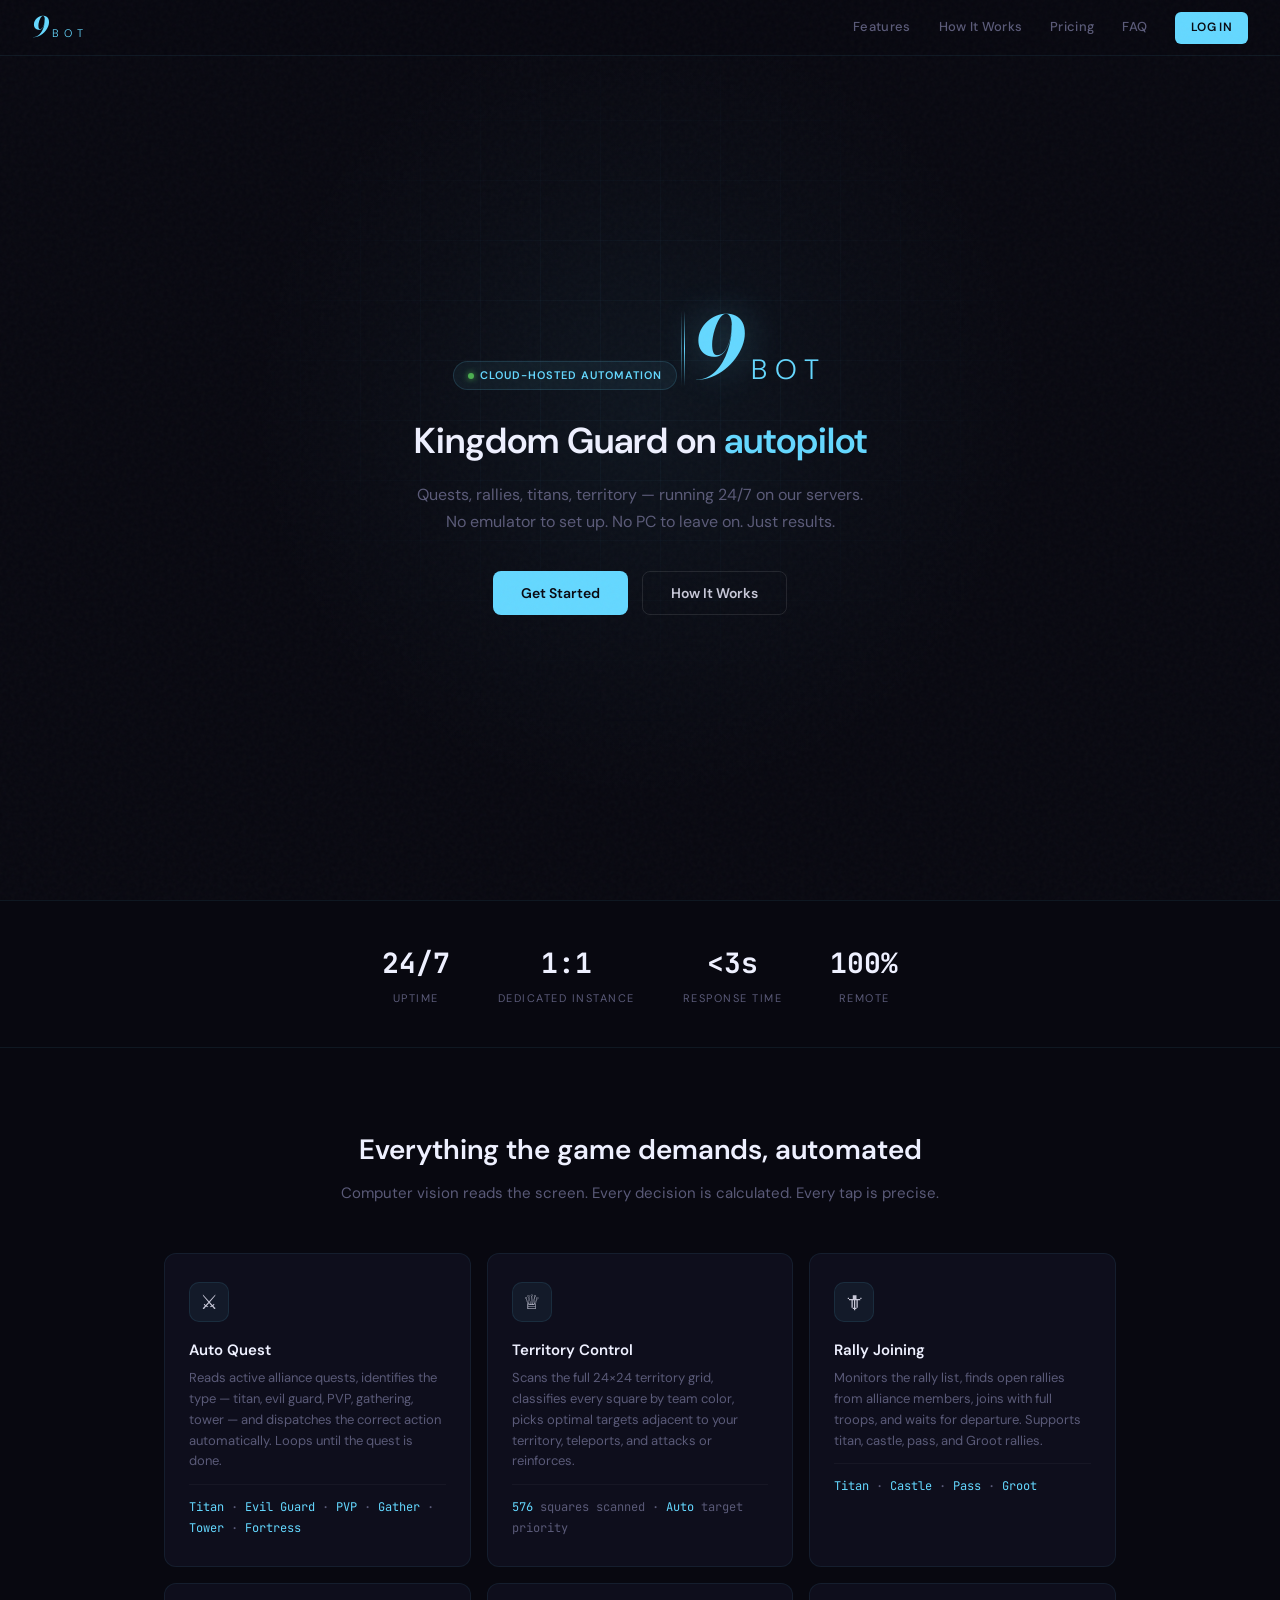
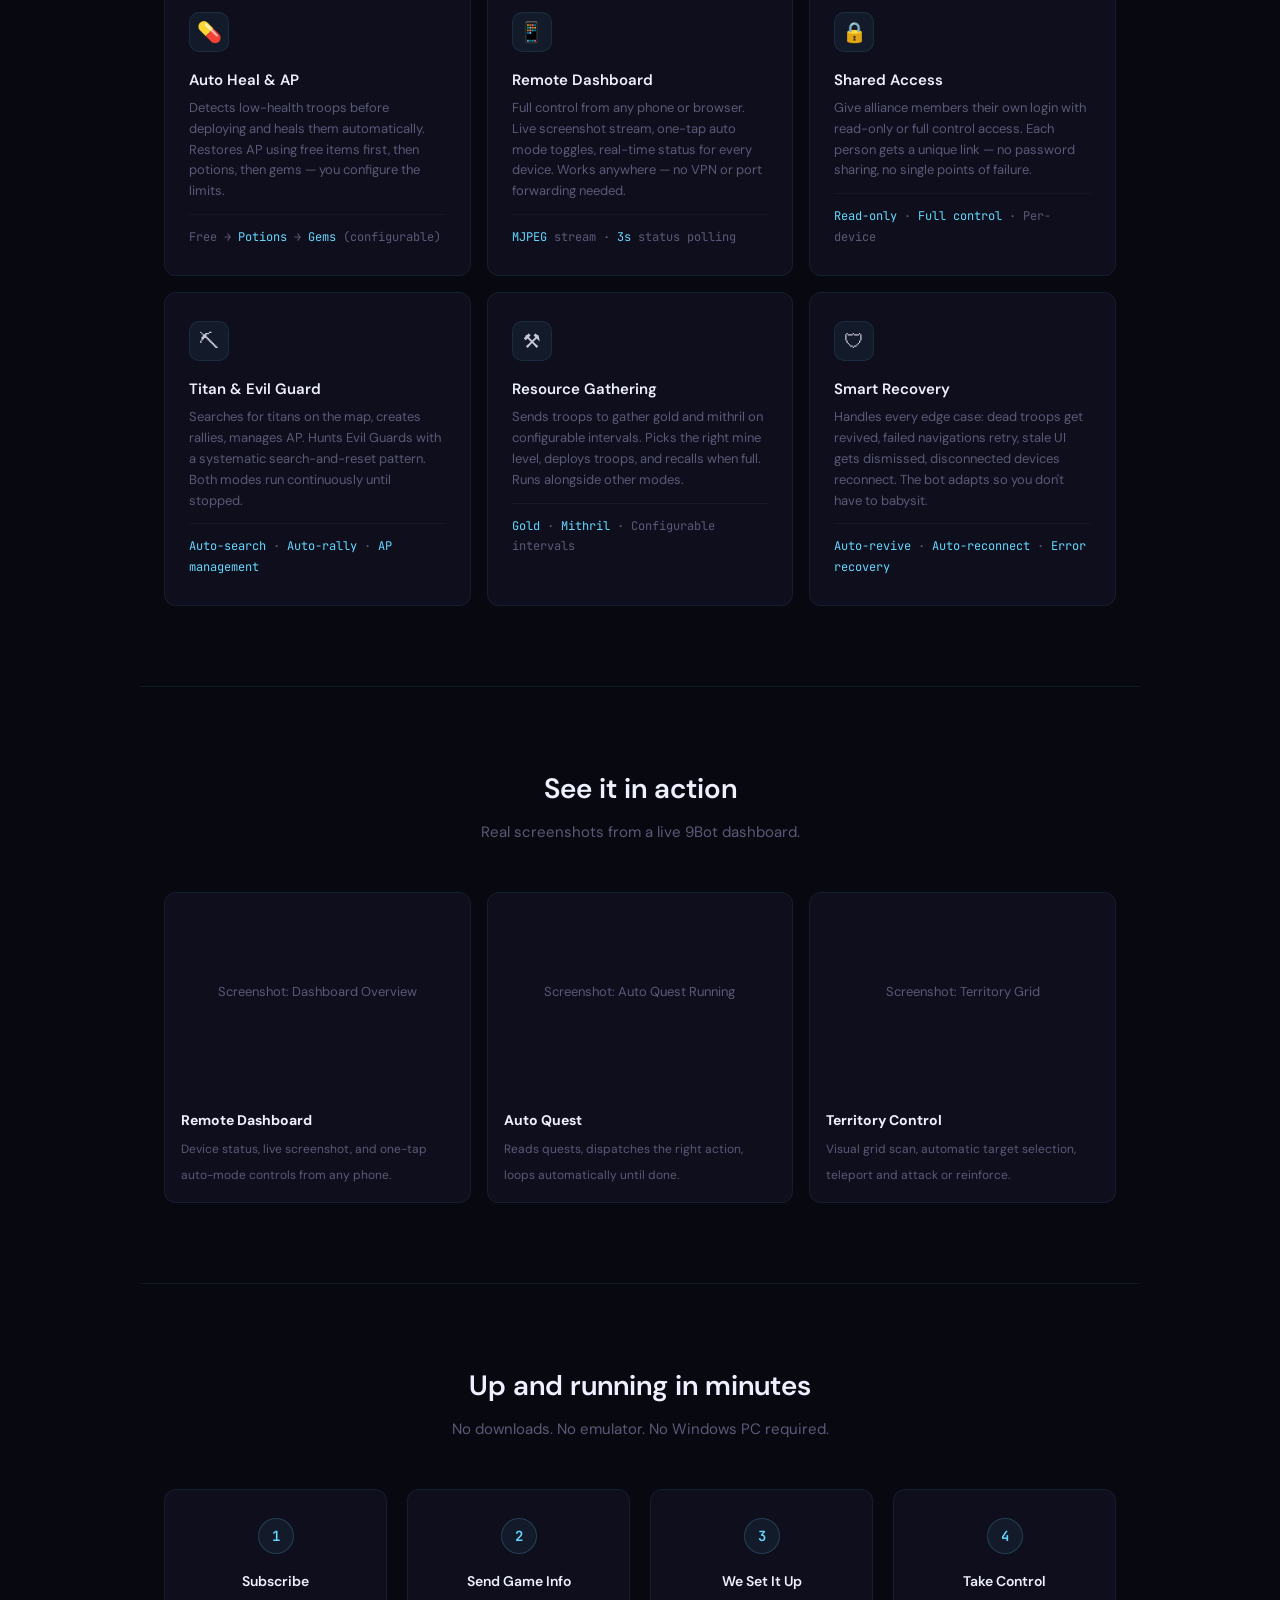
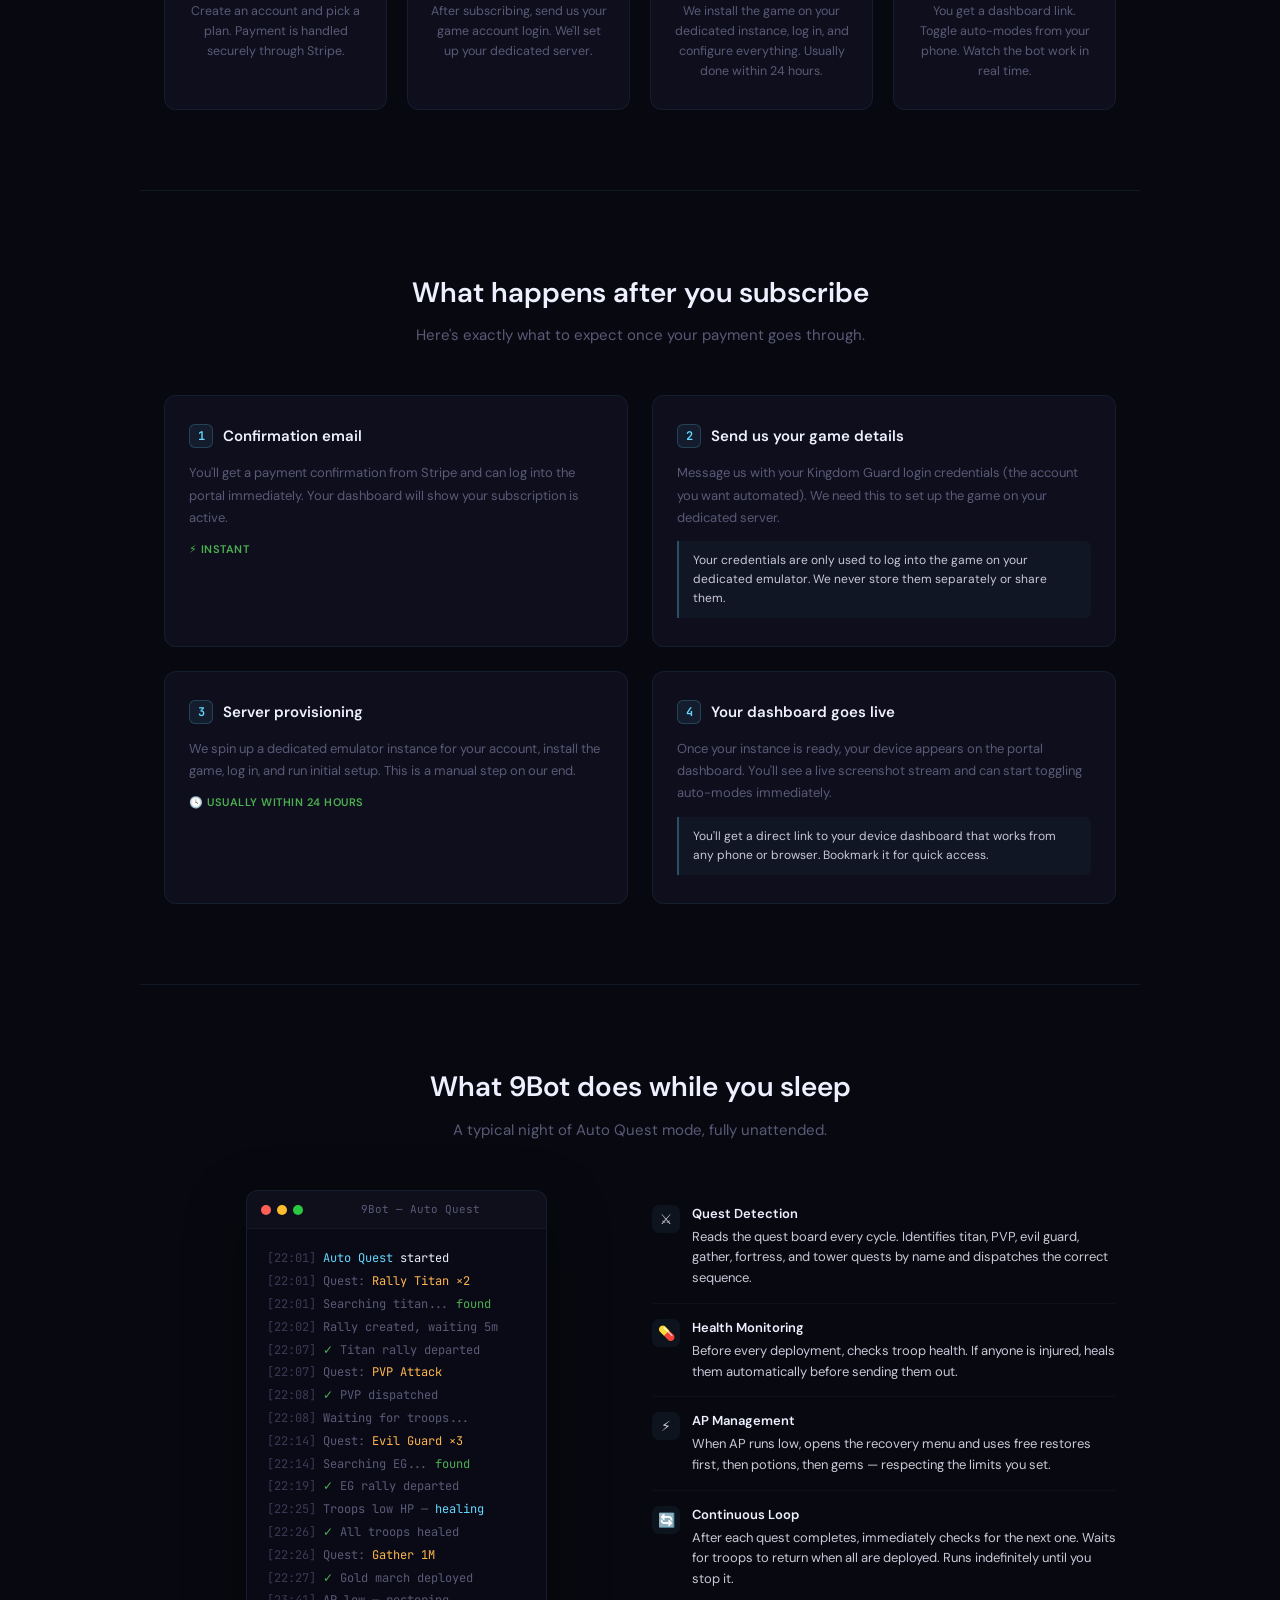
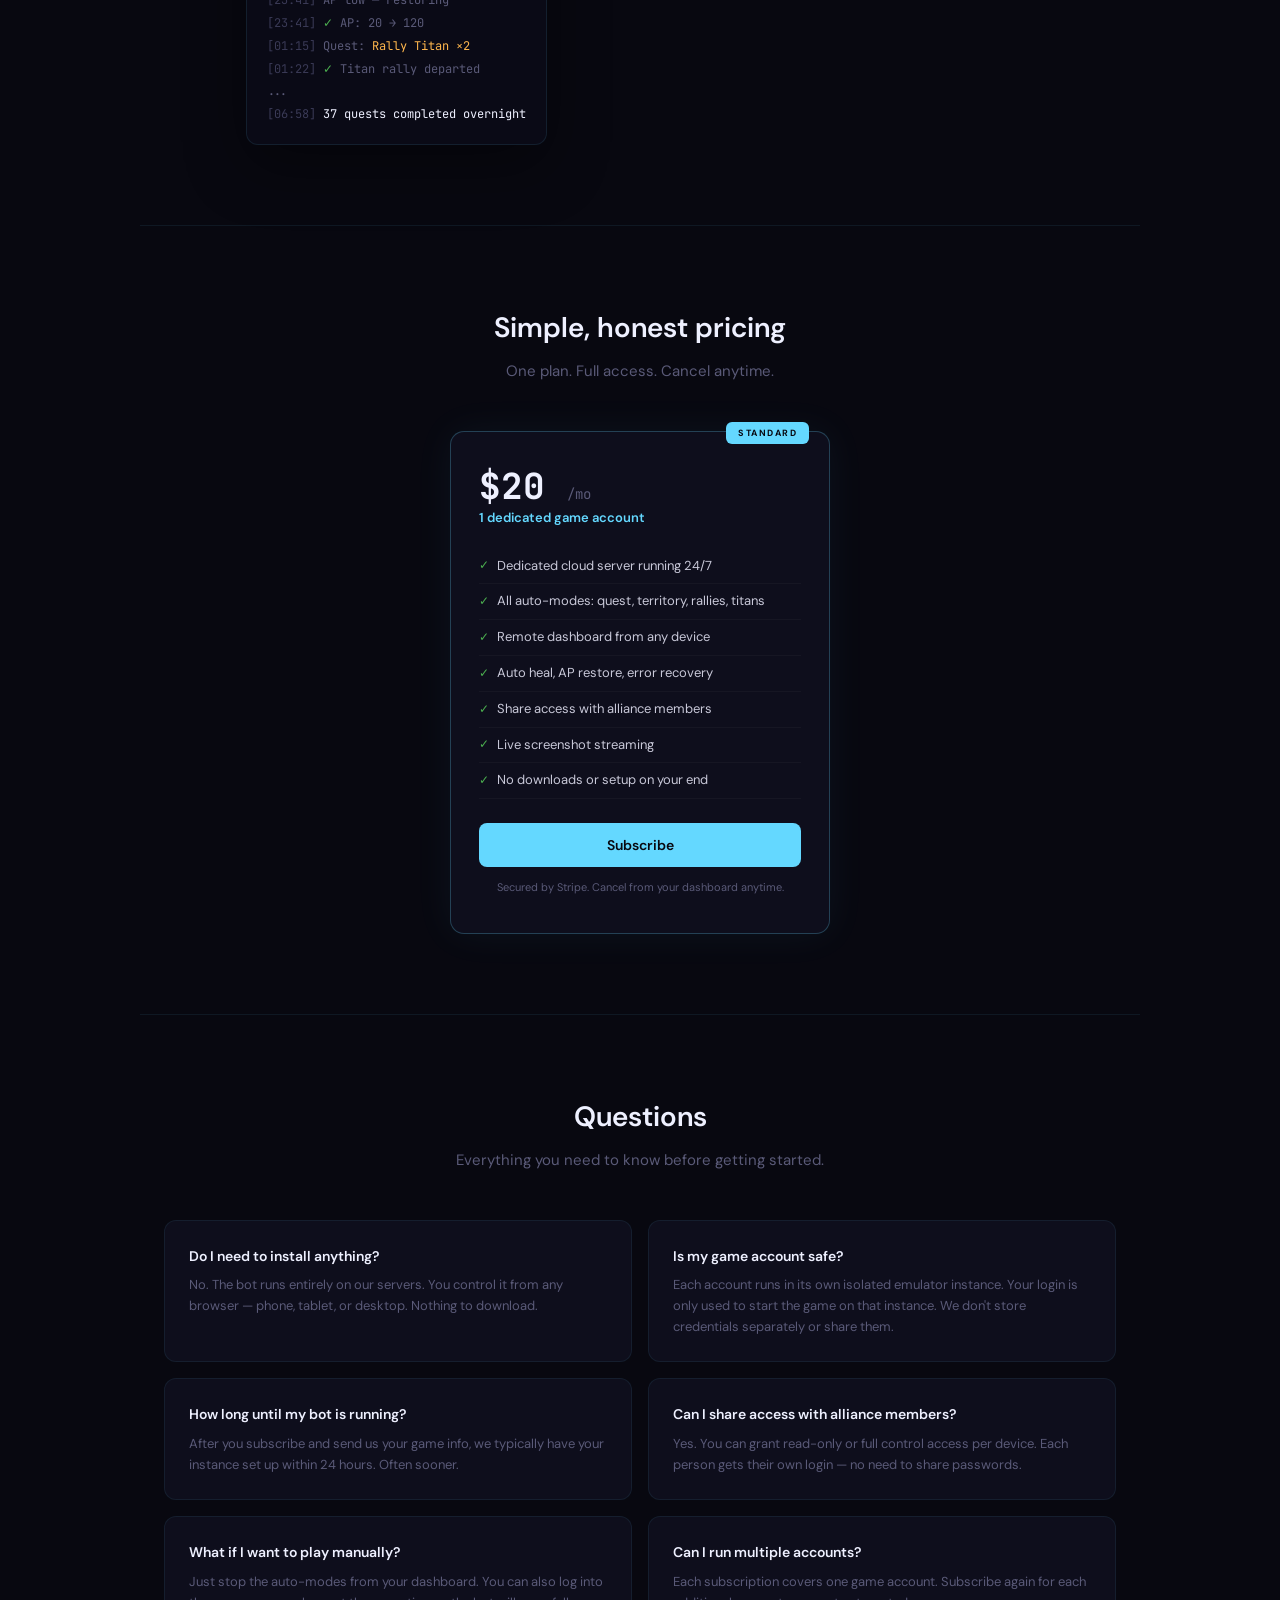
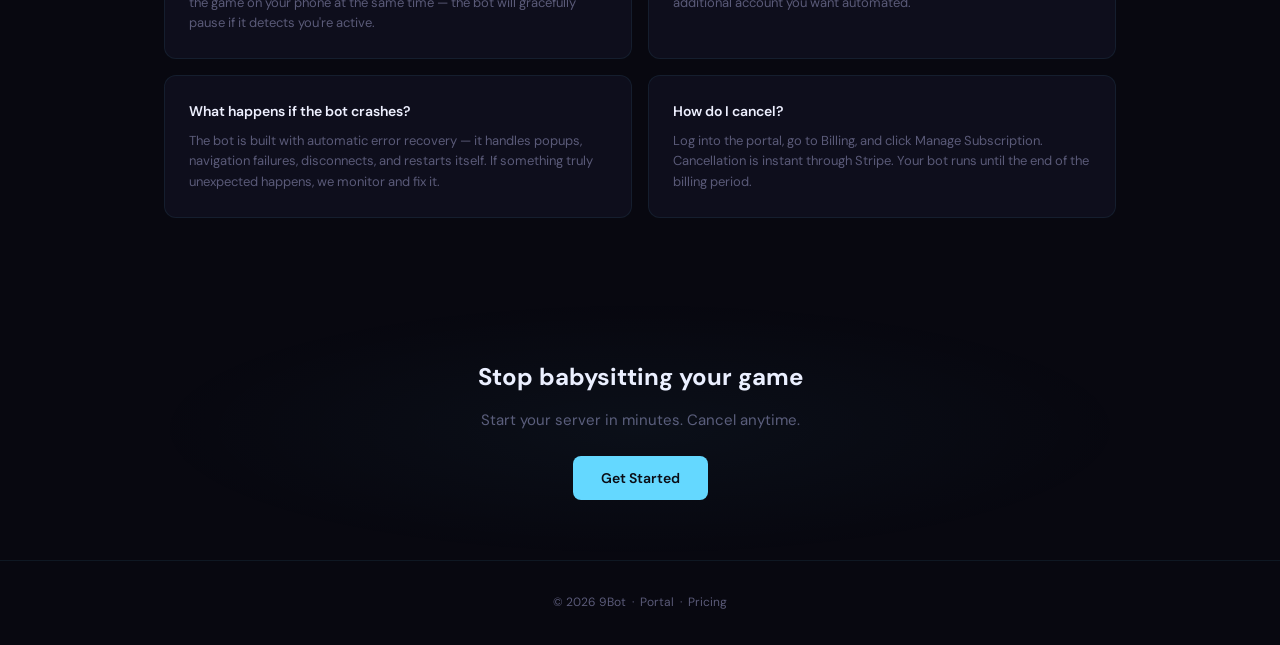
==== relay/site/index.html @ 09c78c07 "feat: relay portal, billing, and landing page updates Co-Authored-By: Claude Opus 4.6 <noreply@anthr" ====
<!DOCTYPE html>
<html lang="en">
<head>
<meta charset="UTF-8">
<meta name="viewport" content="width=device-width, initial-scale=1.0">
<title>9Bot — Automated Kingdom Guard</title>
<link rel="preconnect" href="https://fonts.googleapis.com">
<link rel="preconnect" href="https://fonts.gstatic.com" crossorigin>
<link href="https://fonts.googleapis.com/css2?family=Bodoni+Moda:ital,wght@1,700&text=9&family=DM+Sans:ital,wght@0,300;0,400;0,500;0,600;0,700;1,400&family=JetBrains+Mono:wght@400;500&display=swap" rel="stylesheet">
<style>
/* ── Reset ── */
*, *::before, *::after { margin: 0; padding: 0; box-sizing: border-box; }

/* ── Tokens ── */
:root {
    --cyan: #64d8ff;
    --cyan-dim: rgba(100, 216, 255, 0.12);
    --cyan-glow: rgba(100, 216, 255, 0.25);
    --bg: #080810;
    --bg-card: #0e0e1c;
    --bg-card-hover: #111126;
    --text: #c8c8d8;
    --text-dim: #5a5a78;
    --text-bright: #eef0ff;
    --border: rgba(100, 216, 255, 0.08);
    --amber: #ffb74d;
    --green: #4caf50;
    --red: #ef5350;
    --pro-glow: rgba(100, 216, 255, 0.06);
    --font: 'DM Sans', system-ui, sans-serif;
    --mono: 'JetBrains Mono', monospace;
}

html { scroll-behavior: smooth; }

body {
    font-family: var(--font);
    background: var(--bg);
    color: var(--text);
    line-height: 1.6;
    overflow-x: hidden;
    -webkit-font-smoothing: antialiased;
}

/* ── Grain overlay ── */
body::before {
    content: "";
    position: fixed;
    inset: 0;
    background-image: url("data:image/svg+xml,%3Csvg viewBox='0 0 256 256' xmlns='http://www.w3.org/2000/svg'%3E%3Cfilter id='n'%3E%3CfeTurbulence type='fractalNoise' baseFrequency='0.85' numOctaves='4' stitchTiles='stitch'/%3E%3C/filter%3E%3Crect width='100%25' height='100%25' filter='url(%23n)' opacity='0.03'/%3E%3C/svg%3E");
    pointer-events: none;
    z-index: 9999;
}

/* ── Nav ── */
nav {
    position: fixed;
    top: 0;
    left: 0;
    right: 0;
    z-index: 100;
    padding: 0 32px;
    height: 56px;
    display: flex;
    align-items: center;
    justify-content: space-between;
    background: rgba(8, 8, 16, 0.85);
    backdrop-filter: blur(16px);
    border-bottom: 1px solid var(--border);
}
.nav-logo {
    display: inline-flex;
    align-items: baseline;
    gap: 1px;
    text-decoration: none;
}
.nav-nine {
    font-family: 'Bodoni Moda', serif;
    font-style: italic;
    font-weight: 700;
    font-size: 28px;
    color: var(--cyan);
    line-height: 1;
}
.nav-text {
    font-family: var(--font);
    font-weight: 300;
    font-size: 11px;
    letter-spacing: 5px;
    color: var(--cyan);
    margin-left: 2px;
}
.nav-links {
    display: flex;
    align-items: center;
    gap: 28px;
}
.nav-links a {
    color: var(--text-dim);
    text-decoration: none;
    font-size: 13px;
    font-weight: 500;
    letter-spacing: 0.3px;
    transition: color 0.2s;
}
.nav-links a:hover { color: var(--text-bright); }
.nav-cta {
    display: inline-flex;
    align-items: center;
    height: 32px;
    padding: 0 16px;
    background: var(--cyan);
    color: #080810 !important;
    font-weight: 600 !important;
    font-size: 12px !important;
    letter-spacing: 0.5px;
    border-radius: 6px;
    transition: all 0.2s;
    text-transform: uppercase;
}
.nav-cta:hover { background: #7de4ff; box-shadow: 0 0 20px var(--cyan-glow); }

/* ── Hero ── */
.hero {
    position: relative;
    min-height: 100vh;
    display: flex;
    flex-direction: column;
    align-items: center;
    justify-content: center;
    padding: 80px 24px 60px;
    text-align: center;
    overflow: hidden;
}
.hero::before {
    content: "";
    position: absolute;
    width: 800px;
    height: 800px;
    top: 50%;
    left: 50%;
    transform: translate(-50%, -55%);
    background: radial-gradient(ellipse at center,
        rgba(100, 216, 255, 0.06) 0%,
        rgba(100, 216, 255, 0.02) 40%,
        transparent 70%);
    pointer-events: none;
}
.hero::after {
    content: "";
    position: absolute;
    inset: 0;
    background-image:
        linear-gradient(rgba(100, 216, 255, 0.03) 1px, transparent 1px),
        linear-gradient(90deg, rgba(100, 216, 255, 0.03) 1px, transparent 1px);
    background-size: 60px 60px;
    mask-image: radial-gradient(ellipse 50% 60% at 50% 40%, black 20%, transparent 70%);
    -webkit-mask-image: radial-gradient(ellipse 50% 60% at 50% 40%, black 20%, transparent 70%);
    pointer-events: none;
}

.hero-content { position: relative; z-index: 1; max-width: 640px; }

.hero-badge {
    display: inline-flex;
    align-items: center;
    gap: 6px;
    padding: 5px 14px;
    background: rgba(100, 216, 255, 0.06);
    border: 1px solid rgba(100, 216, 255, 0.15);
    border-radius: 100px;
    font-size: 11px;
    font-weight: 600;
    color: var(--cyan);
    letter-spacing: 1px;
    text-transform: uppercase;
    margin-bottom: 28px;
    animation: fadeDown 0.6s ease both;
}
.hero-badge::before {
    content: "";
    width: 6px;
    height: 6px;
    background: var(--green);
    border-radius: 50%;
    box-shadow: 0 0 6px var(--green);
    animation: pulse-dot 2s ease infinite;
}

.hero-logo {
    display: inline-flex;
    align-items: baseline;
    gap: 2px;
    position: relative;
    padding-left: 12px;
    margin-bottom: 24px;
    animation: fadeDown 0.6s ease 0.1s both;
}
.hero-logo-line-l, .hero-logo-line-r {
    position: absolute;
    left: 0;
    top: 6px;
    bottom: 6px;
    width: 1px;
}
.hero-logo-line-l { background: linear-gradient(180deg, transparent, rgba(100,216,255,0.5), transparent); }
.hero-logo-line-r { left: 3px; background: linear-gradient(180deg, transparent, var(--cyan), transparent); }
.hero-nine {
    font-family: 'Bodoni Moda', serif;
    font-style: italic;
    font-weight: 700;
    font-size: 86px;
    color: var(--cyan);
    line-height: 1;
    text-shadow: 0 0 40px rgba(100, 216, 255, 0.3);
}
.hero-bot {
    font-weight: 300;
    font-size: 28px;
    letter-spacing: 8px;
    color: var(--cyan);
    margin-left: 4px;
}

h1 {
    font-size: clamp(22px, 4vw, 36px);
    font-weight: 600;
    color: var(--text-bright);
    line-height: 1.3;
    margin-bottom: 16px;
    animation: fadeDown 0.6s ease 0.2s both;
}
h1 em {
    font-style: normal;
    color: var(--cyan);
}

.hero-sub {
    font-size: 16px;
    color: var(--text-dim);
    max-width: 460px;
    margin: 0 auto 36px;
    line-height: 1.7;
    animation: fadeDown 0.6s ease 0.3s both;
}

.hero-actions {
    display: flex;
    align-items: center;
    justify-content: center;
    gap: 14px;
    animation: fadeDown 0.6s ease 0.4s both;
}

.btn {
    display: inline-flex;
    align-items: center;
    justify-content: center;
    height: 44px;
    padding: 0 28px;
    border-radius: 8px;
    font-family: var(--font);
    font-size: 14px;
    font-weight: 600;
    text-decoration: none;
    transition: all 0.2s;
    cursor: pointer;
    border: none;
}
.btn-primary {
    background: var(--cyan);
    color: #080810;
}
.btn-primary:hover {
    background: #7de4ff;
    box-shadow: 0 0 24px var(--cyan-glow);
    transform: translateY(-1px);
}
.btn-ghost {
    background: transparent;
    color: var(--text);
    border: 1px solid rgba(255,255,255,0.1);
}
.btn-ghost:hover {
    border-color: rgba(255,255,255,0.2);
    background: rgba(255,255,255,0.03);
}

/* ── Stats strip ── */
.stats {
    display: flex;
    justify-content: center;
    gap: 48px;
    padding: 40px 24px;
    border-top: 1px solid var(--border);
    border-bottom: 1px solid var(--border);
    animation: fadeDown 0.6s ease 0.5s both;
}
.stat { text-align: center; }
.stat-val {
    font-size: 28px;
    font-weight: 700;
    color: var(--text-bright);
    font-family: var(--mono);
}
.stat-label {
    font-size: 11px;
    color: var(--text-dim);
    letter-spacing: 1.5px;
    text-transform: uppercase;
    margin-top: 4px;
}

/* ── Section scaffolding ── */
section {
    padding: 80px 24px;
    max-width: 1000px;
    margin: 0 auto;
}
section h2 {
    font-size: 28px;
    font-weight: 600;
    color: var(--text-bright);
    text-align: center;
    margin-bottom: 8px;
}
section .section-sub {
    text-align: center;
    color: var(--text-dim);
    font-size: 15px;
    margin-bottom: 48px;
}

/* ── Features grid ── */
.features {
    display: grid;
    grid-template-columns: repeat(3, 1fr);
    gap: 16px;
}
.feature {
    padding: 28px 24px;
    background: var(--bg-card);
    border: 1px solid var(--border);
    border-radius: 12px;
    transition: all 0.25s;
}
.feature:hover {
    border-color: rgba(100, 216, 255, 0.18);
    background: var(--bg-card-hover);
    transform: translateY(-2px);
}
.feature-icon {
    width: 40px;
    height: 40px;
    display: flex;
    align-items: center;
    justify-content: center;
    font-size: 20px;
    background: rgba(100, 216, 255, 0.06);
    border: 1px solid rgba(100, 216, 255, 0.1);
    border-radius: 10px;
    margin-bottom: 16px;
}
.feature h3 {
    font-size: 15px;
    font-weight: 600;
    color: var(--text-bright);
    margin-bottom: 6px;
}
.feature p {
    font-size: 13px;
    color: var(--text-dim);
    line-height: 1.6;
}
.feature-detail {
    margin-top: 12px;
    padding-top: 12px;
    border-top: 1px solid rgba(255,255,255,0.04);
    font-size: 12px;
    color: var(--text-dim);
    line-height: 1.7;
    font-family: var(--mono);
}
.feature-detail span {
    color: var(--cyan);
}

/* ── Dashboard Preview ── */
.preview-grid {
    display: grid;
    grid-template-columns: repeat(3, 1fr);
    gap: 16px;
}
.preview-card {
    background: var(--bg-card);
    border: 1px solid var(--border);
    border-radius: 12px;
    overflow: hidden;
    transition: all 0.25s;
}
.preview-card:hover {
    border-color: rgba(100, 216, 255, 0.18);
    transform: translateY(-2px);
}
.preview-card img {
    width: 100%;
    display: block;
}
.preview-caption {
    padding: 16px;
}
.preview-caption strong {
    display: block;
    font-size: 14px;
    color: var(--text-bright);
    margin-bottom: 4px;
}
.preview-caption span {
    font-size: 12px;
    color: var(--text-dim);
    line-height: 1.5;
}

/* ── How it works ── */
.steps {
    display: grid;
    grid-template-columns: repeat(4, 1fr);
    gap: 20px;
    counter-reset: step;
}
.step {
    position: relative;
    padding: 28px 20px;
    text-align: center;
    counter-increment: step;
    background: var(--bg-card);
    border: 1px solid var(--border);
    border-radius: 12px;
}
.step::before {
    content: counter(step);
    display: flex;
    align-items: center;
    justify-content: center;
    width: 36px;
    height: 36px;
    margin: 0 auto 16px;
    font-family: var(--mono);
    font-size: 14px;
    font-weight: 600;
    color: var(--cyan);
    background: rgba(100, 216, 255, 0.06);
    border: 1px solid rgba(100, 216, 255, 0.2);
    border-radius: 50%;
}
.step h3 {
    font-size: 14px;
    font-weight: 600;
    color: var(--text-bright);
    margin-bottom: 8px;
}
.step p {
    font-size: 12.5px;
    color: var(--text-dim);
    line-height: 1.6;
}

/* Step connector lines */
.steps-wrap { position: relative; }

/* ── Setup guide ── */
.setup-grid {
    display: grid;
    grid-template-columns: 1fr 1fr;
    gap: 24px;
}
.setup-card {
    padding: 28px 24px;
    background: var(--bg-card);
    border: 1px solid var(--border);
    border-radius: 12px;
}
.setup-card h3 {
    display: flex;
    align-items: center;
    gap: 10px;
    font-size: 15px;
    font-weight: 600;
    color: var(--text-bright);
    margin-bottom: 14px;
}
.setup-card h3 .setup-num {
    display: inline-flex;
    align-items: center;
    justify-content: center;
    width: 24px;
    height: 24px;
    font-family: var(--mono);
    font-size: 12px;
    font-weight: 600;
    color: var(--cyan);
    background: rgba(100, 216, 255, 0.08);
    border: 1px solid rgba(100, 216, 255, 0.2);
    border-radius: 6px;
    flex-shrink: 0;
}
.setup-card p {
    font-size: 13px;
    color: var(--text-dim);
    line-height: 1.7;
}
.setup-card .setup-note {
    margin-top: 12px;
    padding: 10px 14px;
    background: rgba(100, 216, 255, 0.04);
    border-left: 2px solid rgba(100, 216, 255, 0.3);
    border-radius: 0 6px 6px 0;
    font-size: 12px;
    color: var(--text);
    line-height: 1.6;
}
.setup-card .setup-time {
    display: inline-flex;
    align-items: center;
    gap: 5px;
    margin-top: 12px;
    font-size: 11px;
    font-weight: 600;
    color: var(--green);
    letter-spacing: 0.5px;
    text-transform: uppercase;
}

/* ── What's running ── */
.running-cols {
    display: grid;
    grid-template-columns: 1fr 1fr;
    gap: 24px;
    align-items: start;
}
.running-list {
    list-style: none;
}
.running-list li {
    display: flex;
    align-items: flex-start;
    gap: 12px;
    padding: 14px 0;
    border-bottom: 1px solid rgba(255,255,255,0.03);
    font-size: 13px;
    color: var(--text);
    line-height: 1.6;
}
.running-list li:last-child { border-bottom: none; }
.running-list .r-icon {
    flex-shrink: 0;
    width: 28px;
    height: 28px;
    display: flex;
    align-items: center;
    justify-content: center;
    font-size: 14px;
    background: rgba(100, 216, 255, 0.06);
    border-radius: 7px;
    margin-top: 1px;
}
.running-list .r-title {
    font-weight: 600;
    color: var(--text-bright);
    display: block;
    margin-bottom: 2px;
}

/* ── Terminal demo ── */
.terminal {
    max-width: 560px;
    margin: 0 auto;
    background: #0a0a16;
    border: 1px solid rgba(100, 216, 255, 0.1);
    border-radius: 12px;
    overflow: hidden;
    box-shadow: 0 20px 60px rgba(0,0,0,0.4);
}
.terminal-bar {
    display: flex;
    align-items: center;
    gap: 6px;
    padding: 10px 14px;
    background: rgba(255,255,255,0.02);
    border-bottom: 1px solid rgba(255,255,255,0.04);
}
.terminal-dot {
    width: 10px;
    height: 10px;
    border-radius: 50%;
    background: rgba(255,255,255,0.08);
}
.terminal-dot:nth-child(1) { background: #ff5f57; }
.terminal-dot:nth-child(2) { background: #febc2e; }
.terminal-dot:nth-child(3) { background: #28c840; }
.terminal-title {
    flex: 1;
    text-align: center;
    font-size: 11px;
    color: var(--text-dim);
    font-family: var(--mono);
}
.terminal-body {
    padding: 18px 20px;
    font-family: var(--mono);
    font-size: 12px;
    line-height: 1.9;
    color: var(--text-dim);
}
.terminal-body .t-cyan { color: var(--cyan); }
.terminal-body .t-green { color: var(--green); }
.terminal-body .t-amber { color: var(--amber); }
.terminal-body .t-dim { color: #3a3a56; }
.terminal-body .t-bright { color: var(--text-bright); }
.terminal-body .t-red { color: var(--red); }

/* ── Pricing ── */
.plan {
    position: relative;
    padding: 36px 28px;
    background: var(--bg-card);
    border: 1px solid var(--border);
    border-radius: 14px;
    transition: all 0.25s;
}
.plan:hover {
    border-color: rgba(100, 216, 255, 0.12);
    transform: translateY(-2px);
}
.plan-pop {
    border-color: rgba(100, 216, 255, 0.25);
    box-shadow: 0 0 40px var(--pro-glow);
}
.plan-pop::before {
    content: "STANDARD";
    position: absolute;
    top: -10px;
    right: 20px;
    font-size: 9px;
    font-weight: 700;
    letter-spacing: 1.5px;
    padding: 4px 12px;
    background: var(--cyan);
    color: #080810;
    border-radius: 6px;
}
.plan-price {
    font-size: 36px;
    font-weight: 700;
    color: var(--text-bright);
    font-family: var(--mono);
    line-height: 1;
    margin-bottom: 4px;
}
.plan-price span {
    font-size: 14px;
    font-weight: 400;
    color: var(--text-dim);
}
.plan-devices {
    font-size: 13px;
    font-weight: 600;
    color: var(--cyan);
    margin-bottom: 20px;
}
.plan-features {
    list-style: none;
    margin-bottom: 24px;
}
.plan-features li {
    font-size: 13px;
    color: var(--text);
    padding: 7px 0;
    border-bottom: 1px solid rgba(255,255,255,0.03);
    display: flex;
    align-items: center;
    gap: 8px;
}
.plan-features li::before {
    content: "\2713";
    color: var(--green);
    font-size: 12px;
    font-weight: 700;
}
.plan .btn { width: 100%; }

/* ── FAQ ── */
.faq-grid {
    display: grid;
    grid-template-columns: 1fr 1fr;
    gap: 16px;
}
.faq-item {
    padding: 24px;
    background: var(--bg-card);
    border: 1px solid var(--border);
    border-radius: 12px;
}
.faq-item h3 {
    font-size: 14px;
    font-weight: 600;
    color: var(--text-bright);
    margin-bottom: 8px;
}
.faq-item p {
    font-size: 13px;
    color: var(--text-dim);
    line-height: 1.6;
}

/* ── CTA banner ── */
.cta-banner {
    text-align: center;
    padding: 60px 24px;
    margin: 0 auto;
    max-width: 1000px;
    position: relative;
}
.cta-banner::before {
    content: "";
    position: absolute;
    inset: 0;
    background: radial-gradient(ellipse at center, rgba(100,216,255,0.04) 0%, transparent 70%);
    pointer-events: none;
}
.cta-banner h2 {
    font-size: 24px;
    color: var(--text-bright);
    margin-bottom: 12px;
}
.cta-banner p {
    color: var(--text-dim);
    margin-bottom: 24px;
    font-size: 15px;
}

/* ── Divider ── */
.section-divider {
    max-width: 1000px;
    margin: 0 auto;
    border: none;
    border-top: 1px solid var(--border);
}

/* ── Footer ── */
footer {
    padding: 32px 24px;
    text-align: center;
    border-top: 1px solid var(--border);
    font-size: 12px;
    color: var(--text-dim);
}
footer a {
    color: var(--text-dim);
    text-decoration: none;
    transition: color 0.2s;
}
footer a:hover { color: var(--text); }

/* ── Animations ── */
@keyframes fadeDown {
    from { opacity: 0; transform: translateY(12px); }
    to { opacity: 1; transform: translateY(0); }
}
@keyframes pulse-dot {
    0%, 100% { opacity: 1; }
    50% { opacity: 0.4; }
}
.reveal {
    opacity: 0;
    transform: translateY(20px);
    transition: opacity 0.5s ease, transform 0.5s ease;
}
.reveal.visible {
    opacity: 1;
    transform: translateY(0);
}
/* stagger children */
.reveal.visible .stagger { animation: fadeDown 0.5s ease both; }
.reveal.visible .stagger:nth-child(1) { animation-delay: 0s; }
.reveal.visible .stagger:nth-child(2) { animation-delay: 0.08s; }
.reveal.visible .stagger:nth-child(3) { animation-delay: 0.16s; }
.reveal.visible .stagger:nth-child(4) { animation-delay: 0.24s; }
.reveal.visible .stagger:nth-child(5) { animation-delay: 0.32s; }
.reveal.visible .stagger:nth-child(6) { animation-delay: 0.40s; }
.reveal.visible .stagger:nth-child(7) { animation-delay: 0.48s; }
.reveal.visible .stagger:nth-child(8) { animation-delay: 0.56s; }
.reveal.visible .stagger:nth-child(9) { animation-delay: 0.64s; }

/* ── Mobile ── */
@media (max-width: 768px) {
    nav { padding: 0 16px; }
    .nav-links a:not(.nav-cta) { display: none; }
    .hero { padding: 100px 20px 40px; min-height: auto; }
    .hero-nine { font-size: 64px; }
    .hero-bot { font-size: 22px; letter-spacing: 6px; }
    h1 { font-size: 22px; }
    .hero-sub { font-size: 14px; }
    .hero-actions { flex-direction: column; width: 100%; }
    .hero-actions .btn { width: 100%; }
    .stats { gap: 24px; flex-wrap: wrap; }
    .features { grid-template-columns: 1fr; }
    .preview-grid { grid-template-columns: 1fr; }
    .steps { grid-template-columns: 1fr; gap: 12px; }
    .setup-grid { grid-template-columns: 1fr; }
    .running-cols { grid-template-columns: 1fr; }
    .faq-grid { grid-template-columns: 1fr; }
    section { padding: 48px 20px; }
}

@media (max-width: 480px) {
    .stats { gap: 16px; }
    .stat-val { font-size: 22px; }
}
</style>
</head>
<body>

<!-- ── Nav ── -->
<nav>
    <a href="/" class="nav-logo">
        <span class="nav-nine">9</span><span class="nav-text">BOT</span>
    </a>
    <div class="nav-links">
        <a href="#features">Features</a>
        <a href="#how">How It Works</a>
        <a href="#pricing">Pricing</a>
        <a href="#faq">FAQ</a>
        <a href="/portal/login" class="nav-cta">Log In</a>
    </div>
</nav>

<!-- ── Hero ── -->
<div class="hero">
    <div class="hero-content">
        <div class="hero-badge">Cloud-hosted automation</div>
        <div class="hero-logo">
            <span class="hero-logo-line-l"></span>
            <span class="hero-logo-line-r"></span>
            <span class="hero-nine">9</span><span class="hero-bot">BOT</span>
        </div>
        <h1>Kingdom Guard on <em>autopilot</em></h1>
        <p class="hero-sub">
            Quests, rallies, titans, territory &mdash; running 24/7 on our servers.
            No emulator to set up. No PC to leave on. Just results.
        </p>
        <div class="hero-actions">
            <a href="/portal/register" class="btn btn-primary">Get Started</a>
            <a href="#how" class="btn btn-ghost">How It Works</a>
        </div>
    </div>
</div>

<!-- ── Stats ── -->
<div class="stats">
    <div class="stat">
        <div class="stat-val">24/7</div>
        <div class="stat-label">Uptime</div>
    </div>
    <div class="stat">
        <div class="stat-val">1:1</div>
        <div class="stat-label">Dedicated instance</div>
    </div>
    <div class="stat">
        <div class="stat-val">&lt;3s</div>
        <div class="stat-label">Response time</div>
    </div>
    <div class="stat">
        <div class="stat-val">100%</div>
        <div class="stat-label">Remote</div>
    </div>
</div>

<!-- ── Features ── -->
<section id="features" class="reveal">
    <h2>Everything the game demands, automated</h2>
    <p class="section-sub">Computer vision reads the screen. Every decision is calculated. Every tap is precise.</p>
    <div class="features">
        <div class="feature stagger">
            <div class="feature-icon">&#9876;</div>
            <h3>Auto Quest</h3>
            <p>Reads active alliance quests, identifies the type &mdash; titan, evil guard, PVP, gathering, tower &mdash; and dispatches the correct action automatically. Loops until the quest is done.</p>
            <div class="feature-detail">
                <span>Titan</span> &middot; <span>Evil Guard</span> &middot; <span>PVP</span> &middot; <span>Gather</span> &middot; <span>Tower</span> &middot; <span>Fortress</span>
            </div>
        </div>
        <div class="feature stagger">
            <div class="feature-icon">&#9813;</div>
            <h3>Territory Control</h3>
            <p>Scans the full 24&times;24 territory grid, classifies every square by team color, picks optimal targets adjacent to your territory, teleports, and attacks or reinforces.</p>
            <div class="feature-detail">
                <span>576</span> squares scanned &middot; <span>Auto</span> target priority
            </div>
        </div>
        <div class="feature stagger">
            <div class="feature-icon">&#128481;</div>
            <h3>Rally Joining</h3>
            <p>Monitors the rally list, finds open rallies from alliance members, joins with full troops, and waits for departure. Supports titan, castle, pass, and Groot rallies.</p>
            <div class="feature-detail">
                <span>Titan</span> &middot; <span>Castle</span> &middot; <span>Pass</span> &middot; <span>Groot</span>
            </div>
        </div>
        <div class="feature stagger">
            <div class="feature-icon">&#128138;</div>
            <h3>Auto Heal &amp; AP</h3>
            <p>Detects low-health troops before deploying and heals them automatically. Restores AP using free items first, then potions, then gems &mdash; you configure the limits.</p>
            <div class="feature-detail">
                Free &rarr; <span>Potions</span> &rarr; <span>Gems</span> (configurable)
            </div>
        </div>
        <div class="feature stagger">
            <div class="feature-icon">&#128241;</div>
            <h3>Remote Dashboard</h3>
            <p>Full control from any phone or browser. Live screenshot stream, one-tap auto mode toggles, real-time status for every device. Works anywhere &mdash; no VPN or port forwarding needed.</p>
            <div class="feature-detail">
                <span>MJPEG</span> stream &middot; <span>3s</span> status polling
            </div>
        </div>
        <div class="feature stagger">
            <div class="feature-icon">&#128274;</div>
            <h3>Shared Access</h3>
            <p>Give alliance members their own login with read-only or full control access. Each person gets a unique link &mdash; no password sharing, no single points of failure.</p>
            <div class="feature-detail">
                <span>Read-only</span> &middot; <span>Full control</span> &middot; Per-device
            </div>
        </div>
        <div class="feature stagger">
            <div class="feature-icon">&#9935;</div>
            <h3>Titan &amp; Evil Guard</h3>
            <p>Searches for titans on the map, creates rallies, manages AP. Hunts Evil Guards with a systematic search-and-reset pattern. Both modes run continuously until stopped.</p>
            <div class="feature-detail">
                <span>Auto-search</span> &middot; <span>Auto-rally</span> &middot; <span>AP management</span>
            </div>
        </div>
        <div class="feature stagger">
            <div class="feature-icon">&#9874;</div>
            <h3>Resource Gathering</h3>
            <p>Sends troops to gather gold and mithril on configurable intervals. Picks the right mine level, deploys troops, and recalls when full. Runs alongside other modes.</p>
            <div class="feature-detail">
                <span>Gold</span> &middot; <span>Mithril</span> &middot; Configurable intervals
            </div>
        </div>
        <div class="feature stagger">
            <div class="feature-icon">&#128737;</div>
            <h3>Smart Recovery</h3>
            <p>Handles every edge case: dead troops get revived, failed navigations retry, stale UI gets dismissed, disconnected devices reconnect. The bot adapts so you don't have to babysit.</p>
            <div class="feature-detail">
                <span>Auto-revive</span> &middot; <span>Auto-reconnect</span> &middot; <span>Error recovery</span>
            </div>
        </div>
    </div>
</section>

<hr class="section-divider">

<!-- ── Dashboard Preview ── -->
<section id="preview" class="reveal">
    <h2>See it in action</h2>
    <p class="section-sub">Real screenshots from a live 9Bot dashboard.</p>
    <div class="preview-grid">
        <div class="preview-card stagger">
            <div class="preview-img" style="background:#0e0e1c;display:flex;align-items:center;justify-content:center;color:var(--text-dim);font-size:13px;min-height:200px;border-radius:10px 10px 0 0">
                Screenshot: Dashboard Overview
            </div>
            <div class="preview-caption">
                <strong>Remote Dashboard</strong>
                <span>Device status, live screenshot, and one-tap auto-mode controls from any phone.</span>
            </div>
        </div>
        <div class="preview-card stagger">
            <div class="preview-img" style="background:#0e0e1c;display:flex;align-items:center;justify-content:center;color:var(--text-dim);font-size:13px;min-height:200px;border-radius:10px 10px 0 0">
                Screenshot: Auto Quest Running
            </div>
            <div class="preview-caption">
                <strong>Auto Quest</strong>
                <span>Reads quests, dispatches the right action, loops automatically until done.</span>
            </div>
        </div>
        <div class="preview-card stagger">
            <div class="preview-img" style="background:#0e0e1c;display:flex;align-items:center;justify-content:center;color:var(--text-dim);font-size:13px;min-height:200px;border-radius:10px 10px 0 0">
                Screenshot: Territory Grid
            </div>
            <div class="preview-caption">
                <strong>Territory Control</strong>
                <span>Visual grid scan, automatic target selection, teleport and attack or reinforce.</span>
            </div>
        </div>
    </div>
</section>

<hr class="section-divider">

<!-- ── How it works ── -->
<section id="how" class="reveal">
    <h2>Up and running in minutes</h2>
    <p class="section-sub">No downloads. No emulator. No Windows PC required.</p>
    <div class="steps-wrap">
        <div class="steps">
            <div class="step stagger">
                <h3>Subscribe</h3>
                <p>Create an account and pick a plan. Payment is handled securely through Stripe.</p>
            </div>
            <div class="step stagger">
                <h3>Send Game Info</h3>
                <p>After subscribing, send us your game account login. We'll set up your dedicated server.</p>
            </div>
            <div class="step stagger">
                <h3>We Set It Up</h3>
                <p>We install the game on your dedicated instance, log in, and configure everything. Usually done within 24 hours.</p>
            </div>
            <div class="step stagger">
                <h3>Take Control</h3>
                <p>You get a dashboard link. Toggle auto-modes from your phone. Watch the bot work in real time.</p>
            </div>
        </div>
    </div>
</section>

<hr class="section-divider">

<!-- ── Post-purchase setup guide ── -->
<section id="setup" class="reveal">
    <h2>What happens after you subscribe</h2>
    <p class="section-sub">Here's exactly what to expect once your payment goes through.</p>
    <div class="setup-grid">
        <div class="setup-card stagger">
            <h3><span class="setup-num">1</span> Confirmation email</h3>
            <p>You'll get a payment confirmation from Stripe and can log into the portal immediately. Your dashboard will show your subscription is active.</p>
            <div class="setup-time">&#9889; Instant</div>
        </div>
        <div class="setup-card stagger">
            <h3><span class="setup-num">2</span> Send us your game details</h3>
            <p>Message us with your Kingdom Guard login credentials (the account you want automated). We need this to set up the game on your dedicated server.</p>
            <div class="setup-note">Your credentials are only used to log into the game on your dedicated emulator. We never store them separately or share them.</div>
        </div>
        <div class="setup-card stagger">
            <h3><span class="setup-num">3</span> Server provisioning</h3>
            <p>We spin up a dedicated emulator instance for your account, install the game, log in, and run initial setup. This is a manual step on our end.</p>
            <div class="setup-time">&#128339; Usually within 24 hours</div>
        </div>
        <div class="setup-card stagger">
            <h3><span class="setup-num">4</span> Your dashboard goes live</h3>
            <p>Once your instance is ready, your device appears on the portal dashboard. You'll see a live screenshot stream and can start toggling auto-modes immediately.</p>
            <div class="setup-note">You'll get a direct link to your device dashboard that works from any phone or browser. Bookmark it for quick access.</div>
        </div>
    </div>
</section>

<hr class="section-divider">

<!-- ── What it does while you sleep ── -->
<section class="reveal">
    <h2>What 9Bot does while you sleep</h2>
    <p class="section-sub">A typical night of Auto Quest mode, fully unattended.</p>

    <div class="running-cols">
        <div class="terminal">
            <div class="terminal-bar">
                <span class="terminal-dot"></span>
                <span class="terminal-dot"></span>
                <span class="terminal-dot"></span>
                <span class="terminal-title">9Bot &mdash; Auto Quest</span>
            </div>
            <div class="terminal-body">
                <div><span class="t-dim">[22:01]</span> <span class="t-cyan">Auto Quest</span> <span class="t-bright">started</span></div>
                <div><span class="t-dim">[22:01]</span> Quest: <span class="t-amber">Rally Titan &times;2</span></div>
                <div><span class="t-dim">[22:01]</span> Searching titan... <span class="t-green">found</span></div>
                <div><span class="t-dim">[22:02]</span> Rally created, waiting 5m</div>
                <div><span class="t-dim">[22:07]</span> <span class="t-green">&#10003;</span> Titan rally departed</div>
                <div><span class="t-dim">[22:07]</span> Quest: <span class="t-amber">PVP Attack</span></div>
                <div><span class="t-dim">[22:08]</span> <span class="t-green">&#10003;</span> PVP dispatched</div>
                <div><span class="t-dim">[22:08]</span> Waiting for troops...</div>
                <div><span class="t-dim">[22:14]</span> Quest: <span class="t-amber">Evil Guard &times;3</span></div>
                <div><span class="t-dim">[22:14]</span> Searching EG... <span class="t-green">found</span></div>
                <div><span class="t-dim">[22:19]</span> <span class="t-green">&#10003;</span> EG rally departed</div>
                <div><span class="t-dim">[22:25]</span> Troops low HP &mdash; <span class="t-cyan">healing</span></div>
                <div><span class="t-dim">[22:26]</span> <span class="t-green">&#10003;</span> All troops healed</div>
                <div><span class="t-dim">[22:26]</span> Quest: <span class="t-amber">Gather 1M</span></div>
                <div><span class="t-dim">[22:27]</span> <span class="t-green">&#10003;</span> Gold march deployed</div>
                <div><span class="t-dim">[23:41]</span> AP low &mdash; restoring</div>
                <div><span class="t-dim">[23:41]</span> <span class="t-green">&#10003;</span> AP: 20 &rarr; 120</div>
                <div><span class="t-dim">[01:15]</span> Quest: <span class="t-amber">Rally Titan &times;2</span></div>
                <div><span class="t-dim">[01:22]</span> <span class="t-green">&#10003;</span> Titan rally departed</div>
                <div style="color:var(--text-dim)">...</div>
                <div><span class="t-dim">[06:58]</span> <span class="t-bright">37 quests completed overnight</span></div>
            </div>
        </div>
        <div>
            <ul class="running-list">
                <li>
                    <span class="r-icon">&#9876;</span>
                    <div><span class="r-title">Quest Detection</span>Reads the quest board every cycle. Identifies titan, PVP, evil guard, gather, fortress, and tower quests by name and dispatches the correct sequence.</div>
                </li>
                <li>
                    <span class="r-icon">&#128138;</span>
                    <div><span class="r-title">Health Monitoring</span>Before every deployment, checks troop health. If anyone is injured, heals them automatically before sending them out.</div>
                </li>
                <li>
                    <span class="r-icon">&#9889;</span>
                    <div><span class="r-title">AP Management</span>When AP runs low, opens the recovery menu and uses free restores first, then potions, then gems &mdash; respecting the limits you set.</div>
                </li>
                <li>
                    <span class="r-icon">&#128260;</span>
                    <div><span class="r-title">Continuous Loop</span>After each quest completes, immediately checks for the next one. Waits for troops to return when all are deployed. Runs indefinitely until you stop it.</div>
                </li>
            </ul>
        </div>
    </div>
</section>

<hr class="section-divider">

<!-- ── Pricing ── -->
<section id="pricing" class="reveal">
    <h2>Simple, honest pricing</h2>
    <p class="section-sub">One plan. Full access. Cancel anytime.</p>
    <div style="display:flex;justify-content:center">
        <div class="plan plan-pop stagger" style="max-width:380px;width:100%">
            <div class="plan-price">$20 <span>/mo</span></div>
            <div class="plan-devices">1 dedicated game account</div>
            <ul class="plan-features">
                <li>Dedicated cloud server running 24/7</li>
                <li>All auto-modes: quest, territory, rallies, titans</li>
                <li>Remote dashboard from any device</li>
                <li>Auto heal, AP restore, error recovery</li>
                <li>Share access with alliance members</li>
                <li>Live screenshot streaming</li>
                <li>No downloads or setup on your end</li>
            </ul>
            <a href="/portal/pricing" class="btn btn-primary">Subscribe</a>
            <p style="text-align:center;font-size:11px;color:var(--text-dim);margin-top:12px">Secured by Stripe. Cancel from your dashboard anytime.</p>
        </div>
    </div>
</section>

<hr class="section-divider">

<!-- ── FAQ ── -->
<section id="faq" class="reveal">
    <h2>Questions</h2>
    <p class="section-sub">Everything you need to know before getting started.</p>
    <div class="faq-grid">
        <div class="faq-item stagger">
            <h3>Do I need to install anything?</h3>
            <p>No. The bot runs entirely on our servers. You control it from any browser &mdash; phone, tablet, or desktop. Nothing to download.</p>
        </div>
        <div class="faq-item stagger">
            <h3>Is my game account safe?</h3>
            <p>Each account runs in its own isolated emulator instance. Your login is only used to start the game on that instance. We don't store credentials separately or share them.</p>
        </div>
        <div class="faq-item stagger">
            <h3>How long until my bot is running?</h3>
            <p>After you subscribe and send us your game info, we typically have your instance set up within 24 hours. Often sooner.</p>
        </div>
        <div class="faq-item stagger">
            <h3>Can I share access with alliance members?</h3>
            <p>Yes. You can grant read-only or full control access per device. Each person gets their own login &mdash; no need to share passwords.</p>
        </div>
        <div class="faq-item stagger">
            <h3>What if I want to play manually?</h3>
            <p>Just stop the auto-modes from your dashboard. You can also log into the game on your phone at the same time &mdash; the bot will gracefully pause if it detects you're active.</p>
        </div>
        <div class="faq-item stagger">
            <h3>Can I run multiple accounts?</h3>
            <p>Each subscription covers one game account. Subscribe again for each additional account you want automated.</p>
        </div>
        <div class="faq-item stagger">
            <h3>What happens if the bot crashes?</h3>
            <p>The bot is built with automatic error recovery &mdash; it handles popups, navigation failures, disconnects, and restarts itself. If something truly unexpected happens, we monitor and fix it.</p>
        </div>
        <div class="faq-item stagger">
            <h3>How do I cancel?</h3>
            <p>Log into the portal, go to Billing, and click Manage Subscription. Cancellation is instant through Stripe. Your bot runs until the end of the billing period.</p>
        </div>
    </div>
</section>

<!-- ── Bottom CTA ── -->
<div class="cta-banner reveal">
    <h2>Stop babysitting your game</h2>
    <p>Start your server in minutes. Cancel anytime.</p>
    <a href="/portal/register" class="btn btn-primary">Get Started</a>
</div>

<!-- ── Footer ── -->
<footer>
    <p>&copy; 2026 9Bot &nbsp;&middot;&nbsp; <a href="/portal/login">Portal</a> &nbsp;&middot;&nbsp; <a href="/portal/pricing">Pricing</a></p>
</footer>

<!-- ── Scroll reveal ── -->
<script>
const obs = new IntersectionObserver((entries) => {
    entries.forEach(e => { if (e.isIntersecting) e.target.classList.add("visible"); });
}, { threshold: 0.1 });
document.querySelectorAll(".reveal").forEach(el => obs.observe(el));
</script>

</body>
</html>
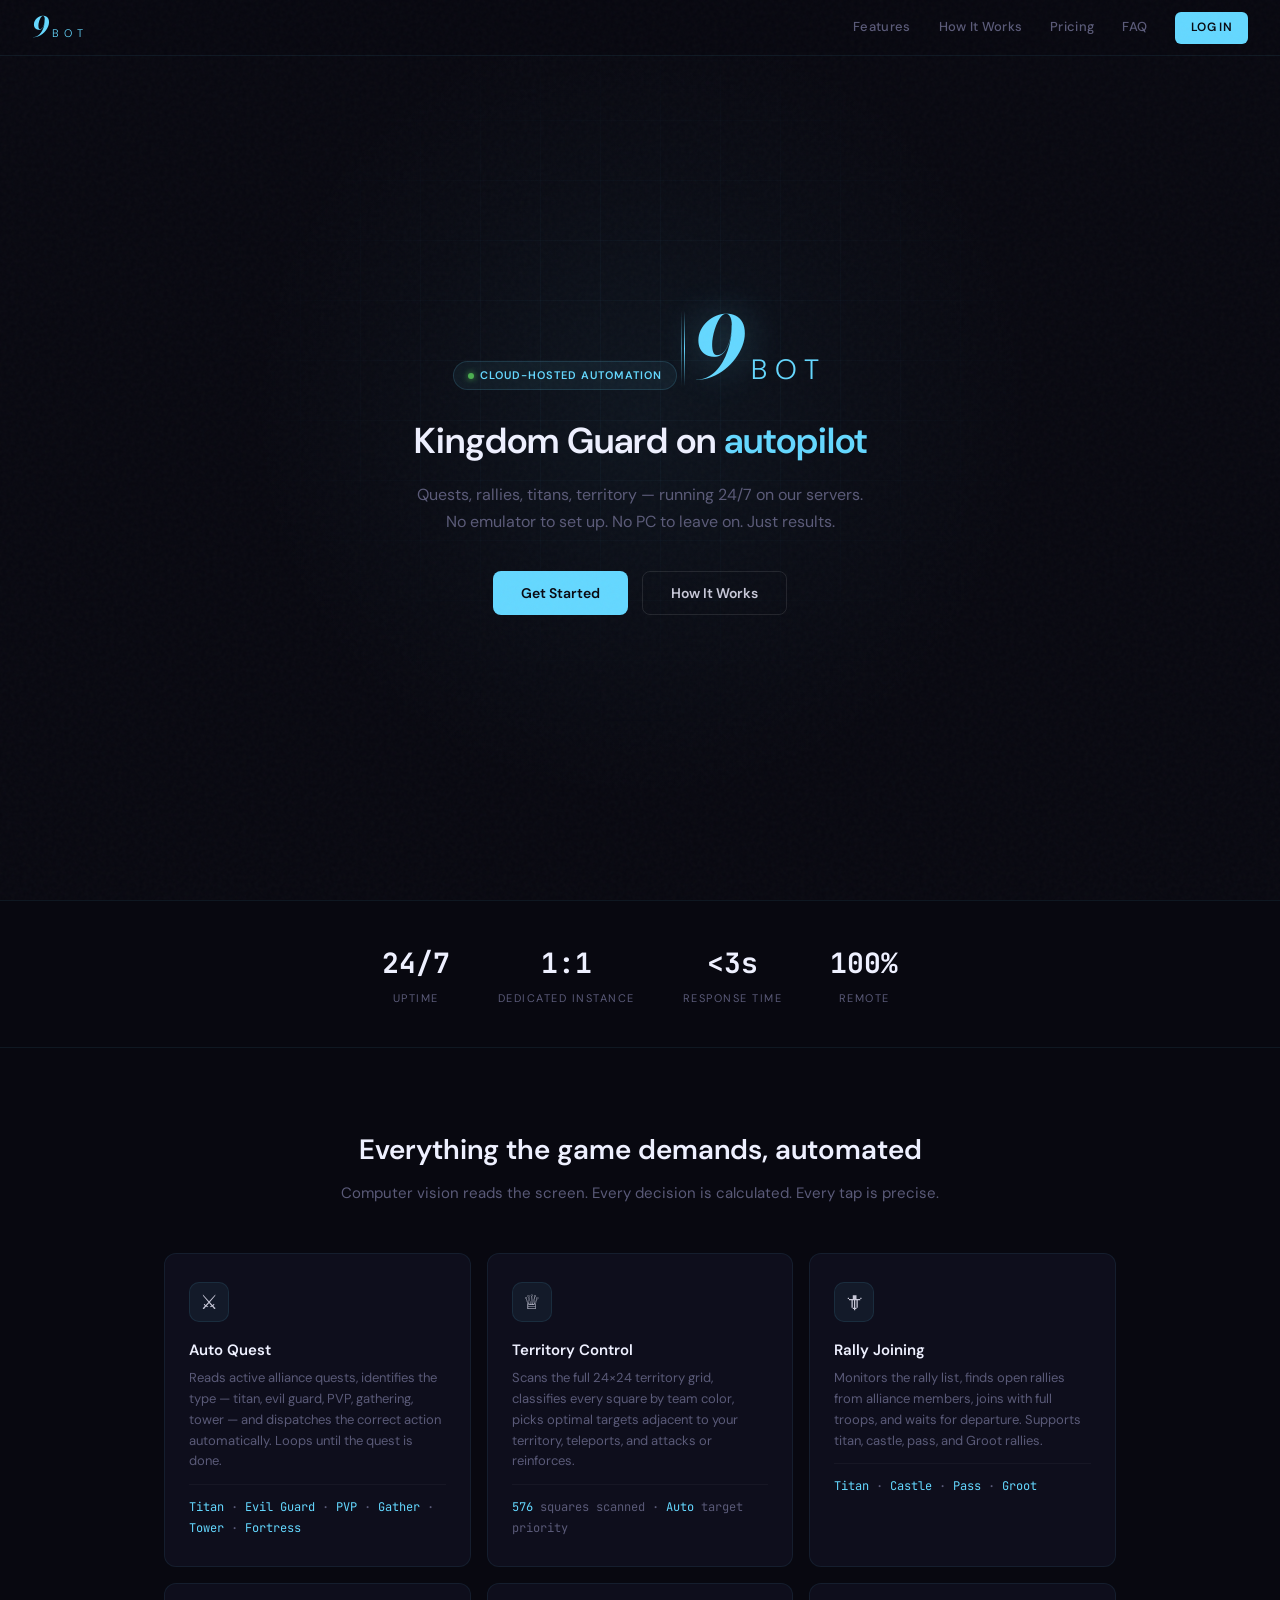
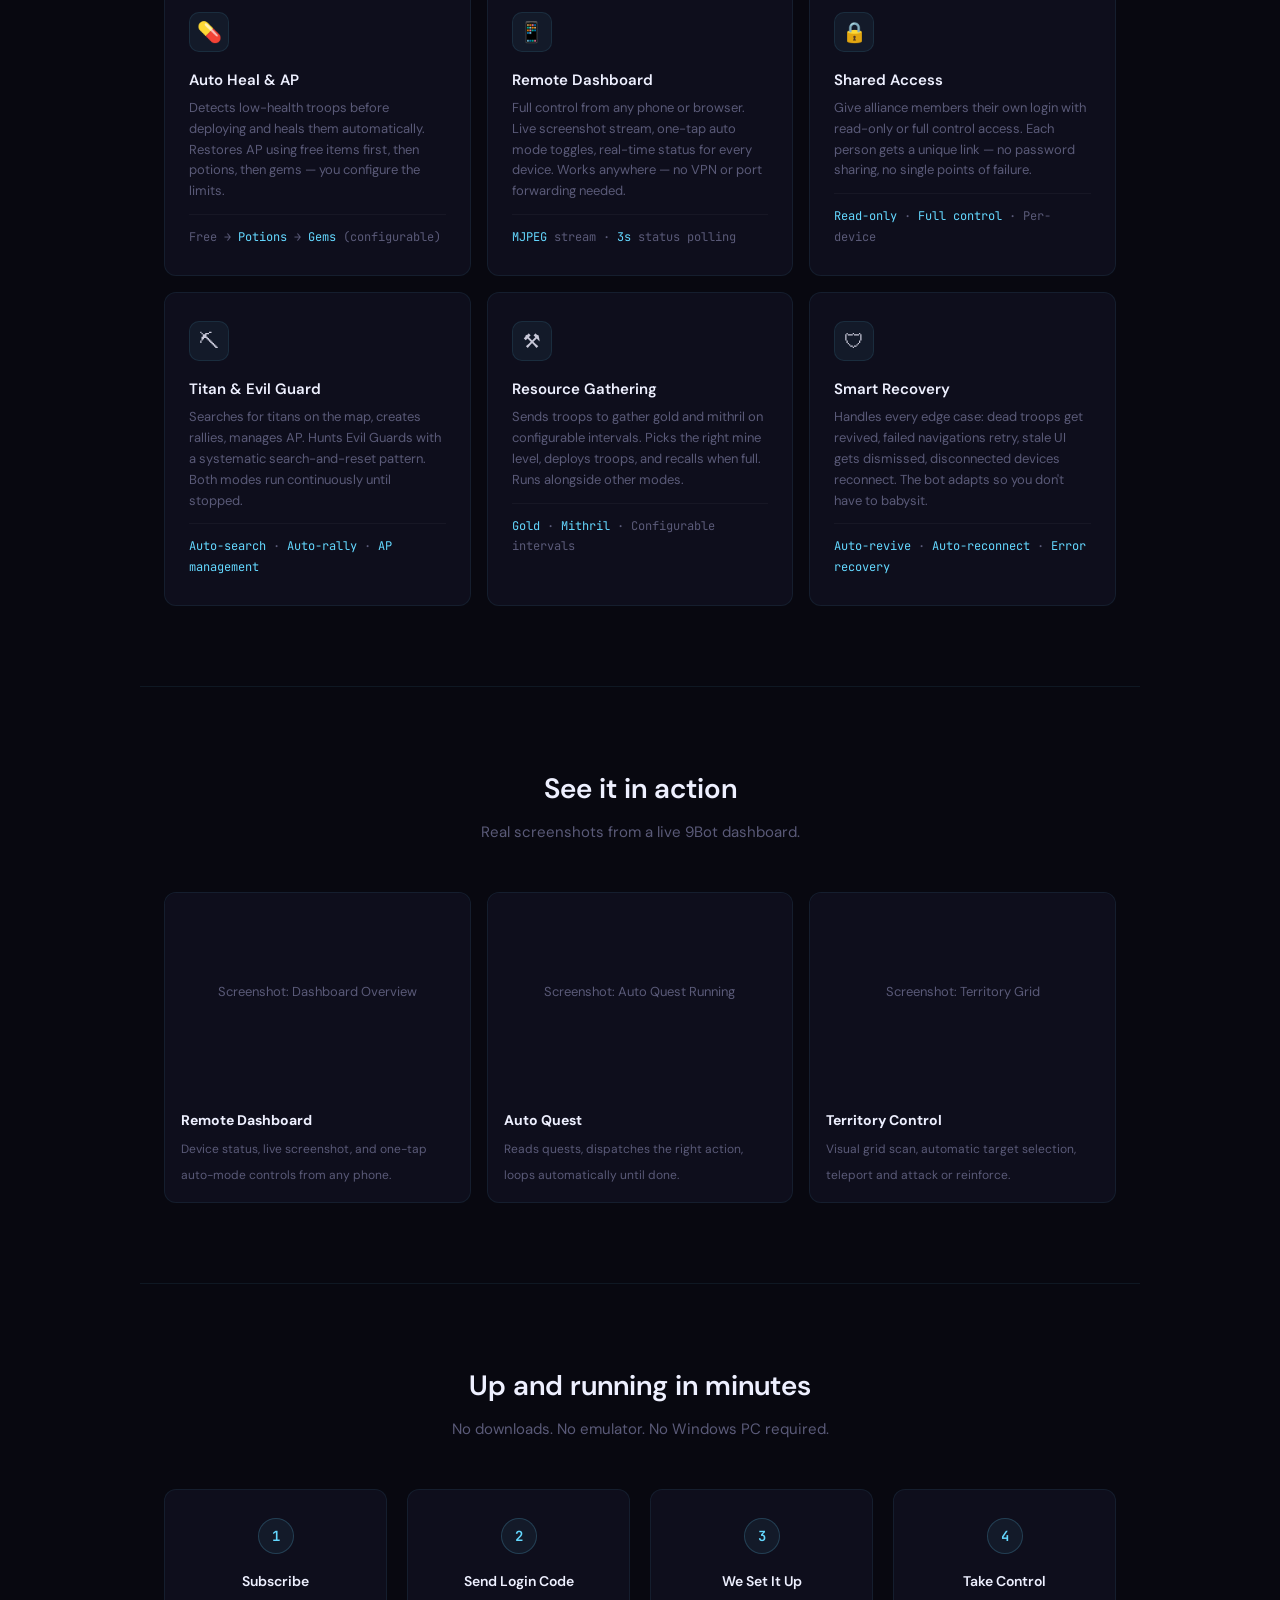
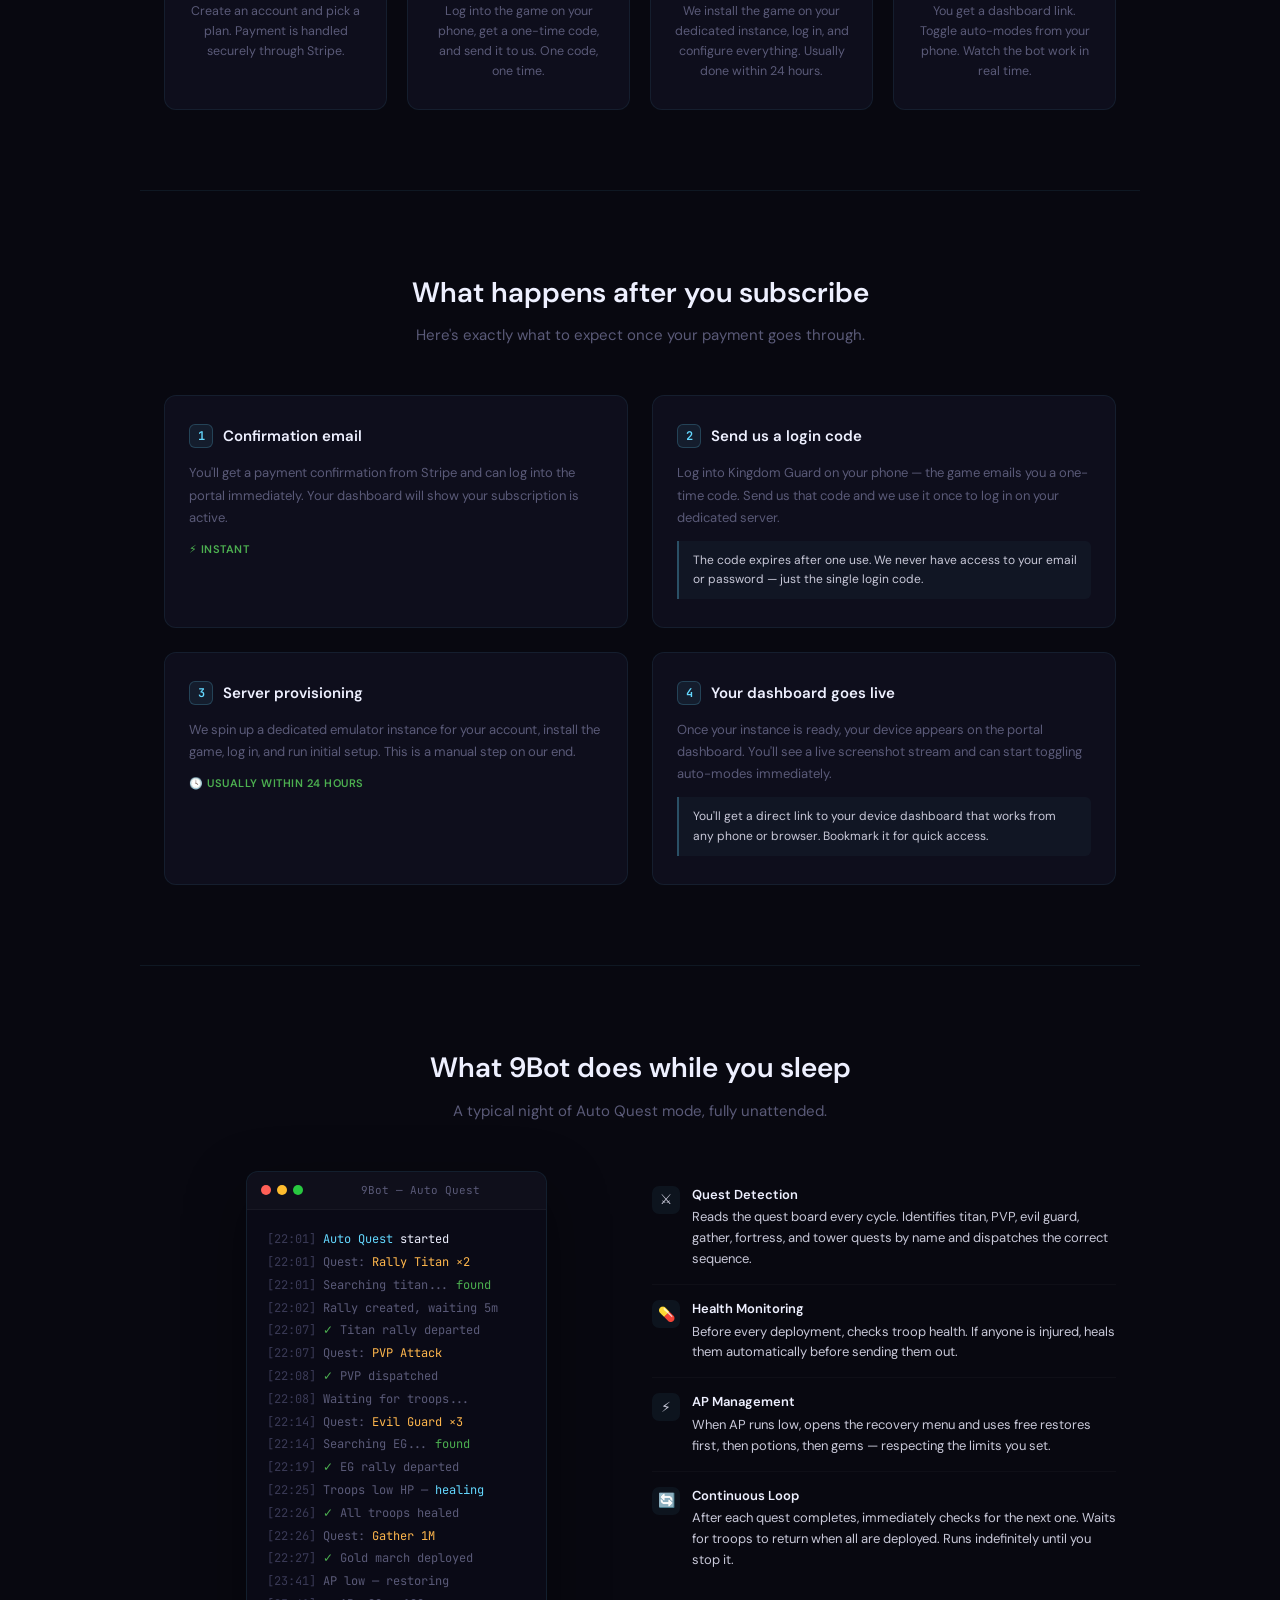
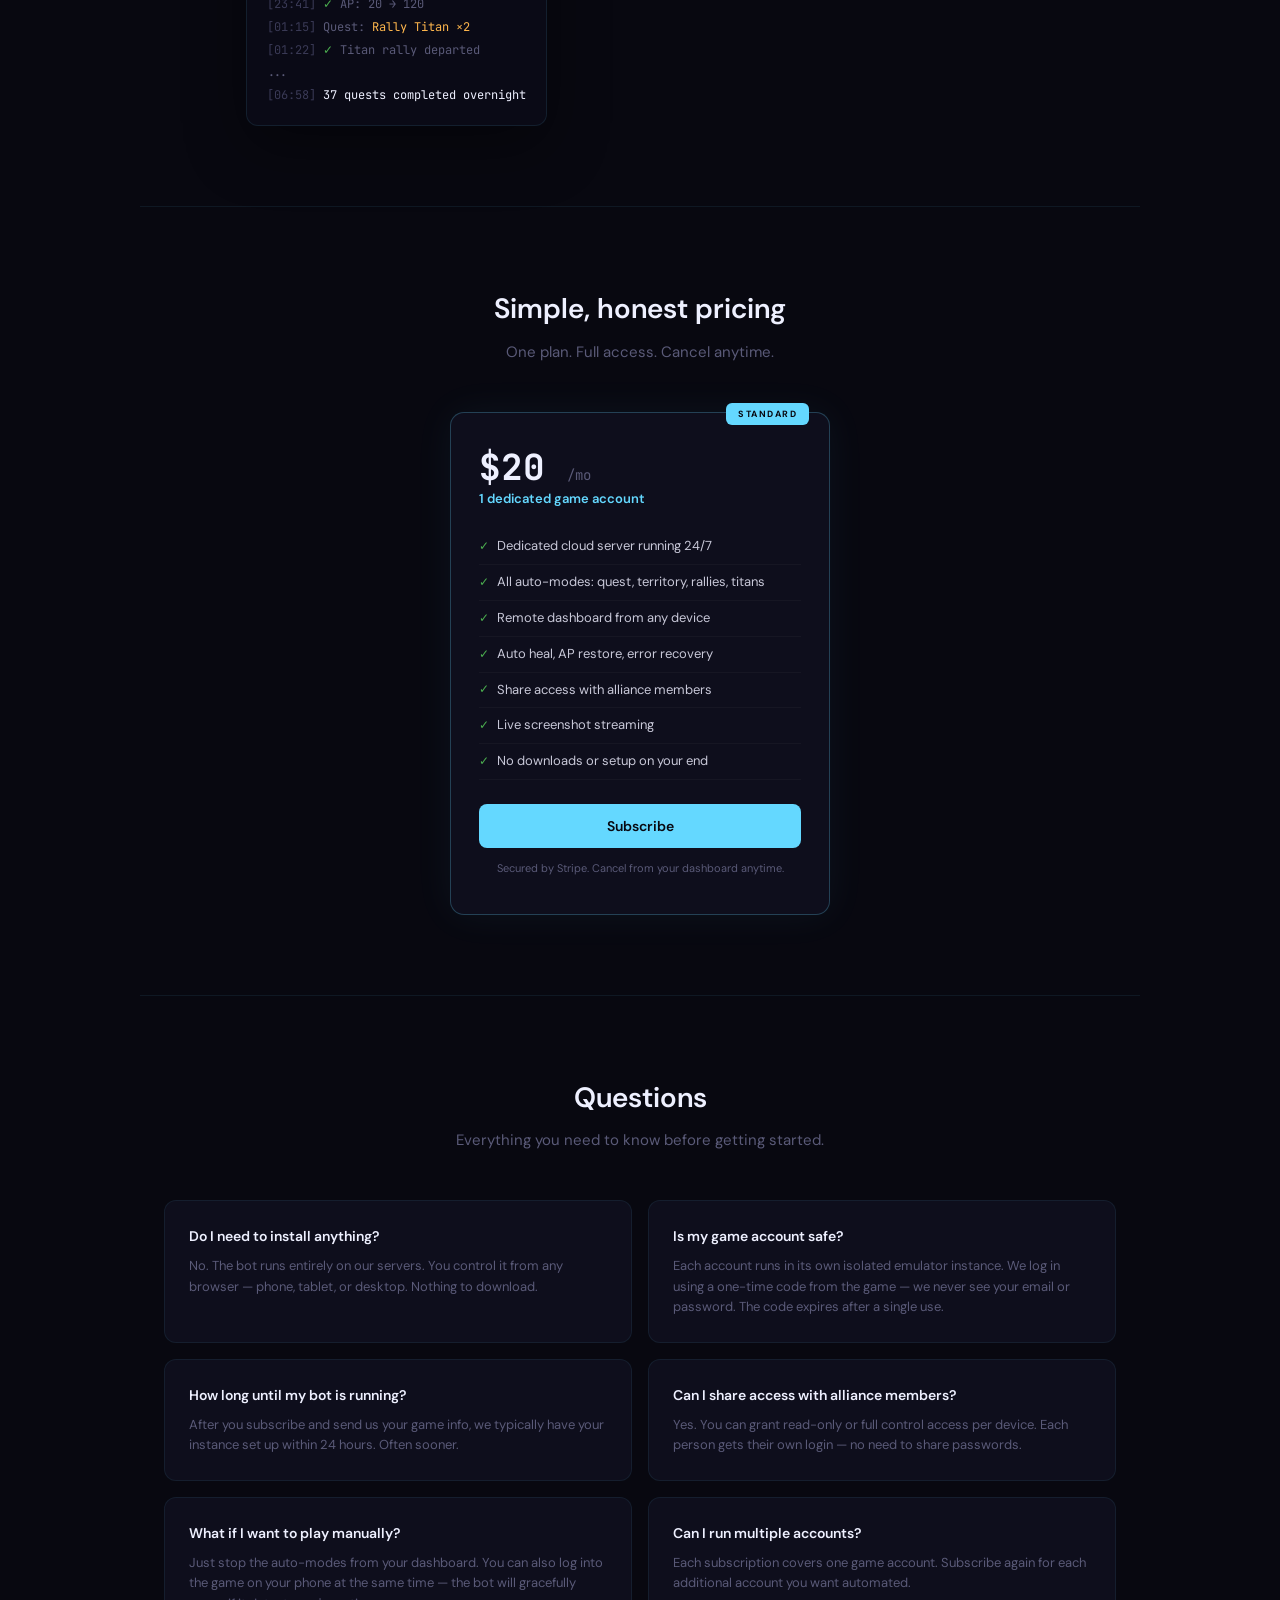
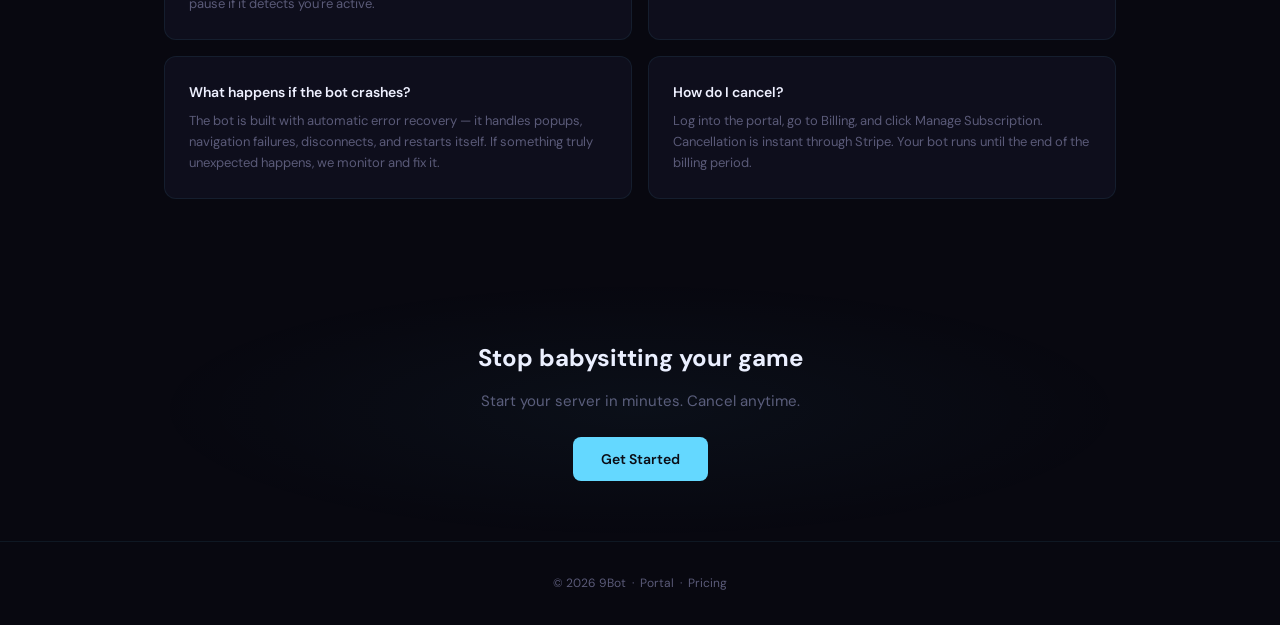
==== commit 65c7faf4: "fix: update game login flow to one-time code (not credentials) The game uses email-based one-time co" ====
--- a/relay/site/index.html
+++ b/relay/site/index.html
@@ -1006,8 +1006,8 @@
                 <p>Create an account and pick a plan. Payment is handled securely through Stripe.</p>
             </div>
             <div class="step stagger">
-                <h3>Send Game Info</h3>
-                <p>After subscribing, send us your game account login. We'll set up your dedicated server.</p>
+                <h3>Send Login Code</h3>
+                <p>Log into the game on your phone, get a one-time code, and send it to us. One code, one time.</p>
             </div>
             <div class="step stagger">
                 <h3>We Set It Up</h3>
@@ -1034,9 +1034,9 @@
             <div class="setup-time">&#9889; Instant</div>
         </div>
         <div class="setup-card stagger">
-            <h3><span class="setup-num">2</span> Send us your game details</h3>
-            <p>Message us with your Kingdom Guard login credentials (the account you want automated). We need this to set up the game on your dedicated server.</p>
-            <div class="setup-note">Your credentials are only used to log into the game on your dedicated emulator. We never store them separately or share them.</div>
+            <h3><span class="setup-num">2</span> Send us a login code</h3>
+            <p>Log into Kingdom Guard on your phone &mdash; the game emails you a one-time code. Send us that code and we use it once to log in on your dedicated server.</p>
+            <div class="setup-note">The code expires after one use. We never have access to your email or password &mdash; just the single login code.</div>
         </div>
         <div class="setup-card stagger">
             <h3><span class="setup-num">3</span> Server provisioning</h3>
@@ -1151,7 +1151,7 @@
         </div>
         <div class="faq-item stagger">
             <h3>Is my game account safe?</h3>
-            <p>Each account runs in its own isolated emulator instance. Your login is only used to start the game on that instance. We don't store credentials separately or share them.</p>
+            <p>Each account runs in its own isolated emulator instance. We log in using a one-time code from the game &mdash; we never see your email or password. The code expires after a single use.</p>
         </div>
         <div class="faq-item stagger">
             <h3>How long until my bot is running?</h3>
